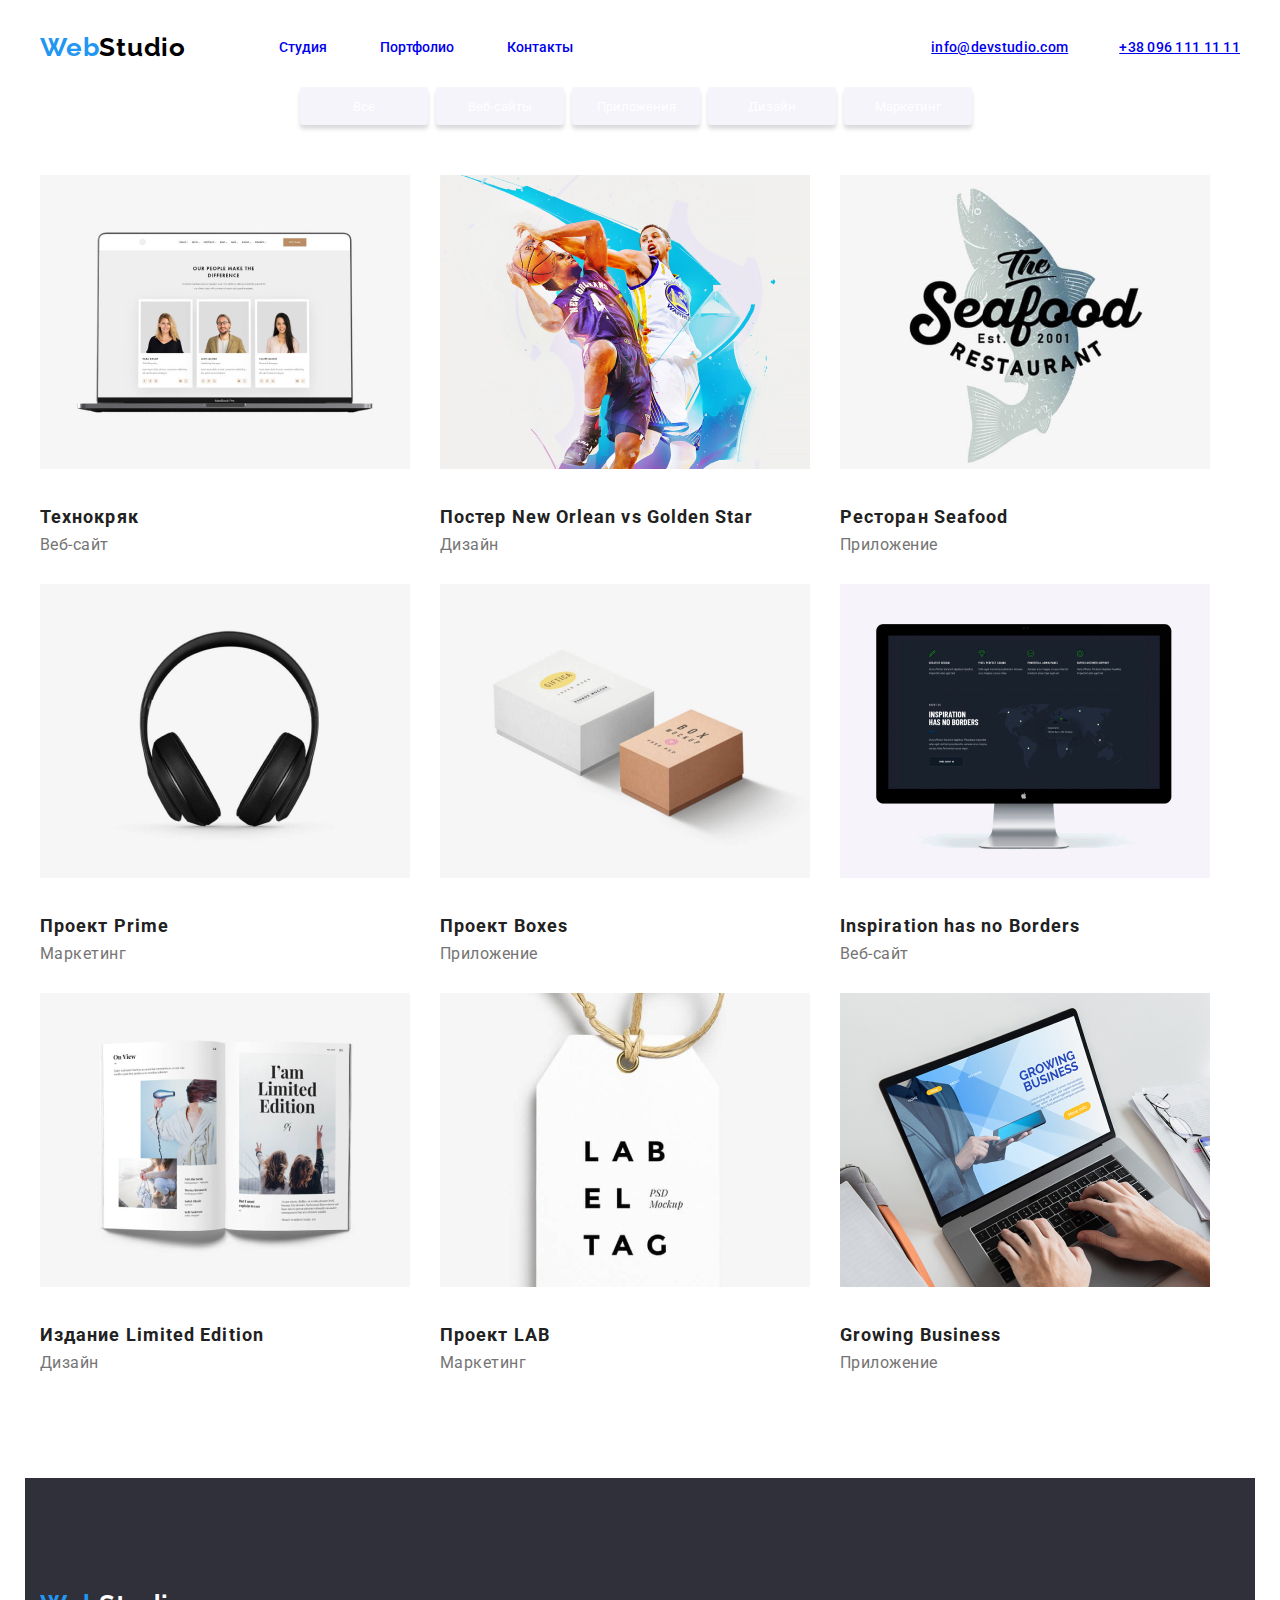
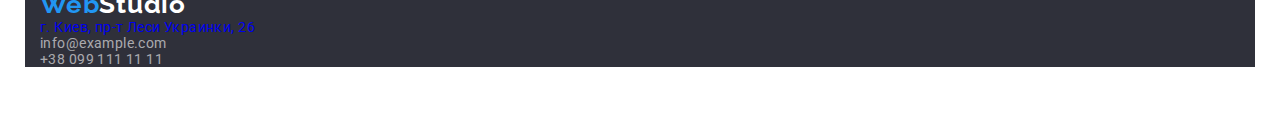
==== portfolio.html @ ed64d409 "ДЗ #3 сделано (частично)" ====
<!DOCTYPE html>
<html lang="ru">
  <head>
    <meta charset="UTF-8" />
    <meta name="viewport" content="width=device-width, initial-scale=1.0" />
    <title>Document</title>
    <link rel="preconnect" href="https://fonts.gstatic.com" />
    <link rel="preconnect" href="https://fonts.gstatic.com" />
    <link
      href="https://fonts.googleapis.com/css2?family=Oleo+Script&family=Raleway:wght@700&family=Roboto:wght@400;500;700;900&display=swap"
      rel="stylesheet"
    />
    <!-- <link href="https://cdnjs.com/libraries/modern-normalize/1.0.0" /> -->
    <link
      rel="stylesheet"
      href="https://cdnjs.cloudflare.com/ajax/libs/modern-normalize/1.0.0/modern-normalize.min.css"
      integrity="sha512-ISS7cAi1PEhQ8jnbJpJZMd29NlhNj4AWYyLOSp2CE/CsHxTCu+r+t0D2yoJudVrd0/8fTVPUVDzY5Tvli75u/g=="
      crossorigin="anonymous"
    />
    <link rel="stylesheet" href="./CSS/styles.css" />
  </head>

  <body>
    <!-- Шапка сайта -->
    <div class="wrapper">
      <header class="header">
        <div class="container">
          <nav class="navigation">
            <a class="logotype-link link" href="./index.html">Web<span class="logotype-accent">Studio</span> </a>

            <ul class="navigation-list list">
              <li class="navigation-list-item"><a href="./index.html" class="navigation-list-link link">Студия</a></li>
              <li class="navigation-list-item">
                <a href="./portfolio.html" class="navigation-list-link link">Портфолио</a>
              </li>
              <li class="navigation-list-item"><a href="Контакты" class="navigation-list-link link">Контакты</a></li>
            </ul>
          </nav>

          <ul class="contacts-list list">
            <li class="contacts-list-item">
              <a href="mailto:info@devstudio.com">info@devstudio.com</a>
            </li>

            <li class="contacts-list-item"><a href="tel:+380961111111">+38 096 111 11 11</a></li>
          </ul>
        </div>
      </header>

      <main>
        <!-- Герой -->

        <section class="hero-button-portfolio">
          <div class="container">
            <ul class="hero-button-portfolio list">
              <li><button class="link">Все</button></li>
              <li><button class="link">Веб-сайты</button></li>
              <li><button class="link">Приложения</button></li>
              <li><button class="link">Дизайн</button></li>
              <li><button class="link">Маркетинг</button></li>
            </ul>

            <!-- Портфолио -->

            <ul class="portfolio-list list">
              <li class="portfolio-list-item">
                <img class="portfolio-list-img" src="./images/img(7).jpg" alt="" width="370" height="294" />
                <h3 class="portfolio-list-name">Технокряк</h3>
                <p class="portfolio-item-description">Веб-сайт</p>
              </li>

              <li class="portfolio-list-item">
                <img class="portfolio-list-img" src="./images/img(8).jpg" alt="" width="370" height="294" />
                <h3 class="portfolio-list-name">Постер New Orlean vs Golden Star</h3>
                <p class="portfolio-item-description">Дизайн</p>
              </li>

              <li class="portfolio-list-item">
                <img class="portfolio-list-img" src="./images/img(9).jpg" alt="" width="370" height="294" />
                <h3 class="portfolio-list-name">Ресторан Seafood</h3>
                <p class="portfolio-item-description">Приложение</p>
              </li>

              <li class="portfolio-list-item">
                <img class="portfolio-list-img" src="./images/img(10).jpg" alt="" width="370" height="294" />
                <h3 class="portfolio-list-name">Проект Prime</h3>
                <p class="portfolio-item-description">Маркетинг</p>
              </li>

              <li class="portfolio-list-item">
                <img class="portfolio-list-img" src="./images/img(11).jpg" alt="" width="370" height="294" />
                <h3 class="portfolio-list-name">Проект Boxes</h3>
                <p class="portfolio-item-description">Приложение</p>
              </li>

              <li class="portfolio-list-item">
                <img class="portfolio-list-img" src="./images/img(12).jpg" alt="" width="370" height="294" />
                <h3 class="portfolio-list-name">Inspiration has no Borders</h3>
                <p class="portfolio-item-description">Веб-сайт</p>
              </li>

              <li class="portfolio-list-item">
                <img class="portfolio-list-img" src="./images/img(13).jpg" alt="" width="370" height="294" />
                <h3 class="portfolio-list-name">Издание Limited Edition</h3>
                <p class="portfolio-item-description">Дизайн</p>
              </li>

              <li class="portfolio-list-item">
                <img class="portfolio-list-img" src="./images/img(14).jpg" alt="" width="370" height="294" />
                <h3 class="portfolio-list-name">Проект LAB</h3>
                <p class="portfolio-item-description">Маркетинг</p>
              </li>

              <li class="portfolio-list-item">
                <img class="portfolio-list-img" src="./images/img(15).jpg" alt="" width="370" height="294" />
                <h3 class="portfolio-list-name">Growing Business</h3>
                <p class="portfolio-item-description">Приложение</p>
              </li>
            </ul>
          </div>
        </section>
      </main>

      <!-- Футер -->

      <footer class="footer">
        <div class="container">
          <a class="logotype-link link" href="./index.html">Web<span class="logo-footer-accent">Studio</span> </a>
          <address class="footer-address-list">
            <ul class="footer-address-list list">
              <li class="footer-address-item">
                <a class="footer-address" href="https://goo.gl/maps/FvVBDCfvgTaoDqRA9" target="_blank"
                  >г. Киев, пр-т Леси Украинки, 26</a
                >
              </li>

              <li class="footer-address-item">
                <a class="footer-contacts" href="mailto:info@example.com">info@example.com</a>
                <br />
              </li>
              <li class="footer-address-item">
                <a class="footer-contacts" href="tel:+380991111111">+38 099 111 11 11</a>
              </li>
            </ul>
          </address>
        </div>
      </footer>
    </div>
  </body>
</html>
---- CSS/styles.css ----
html {
  box-sizing: border-box;
}

/* *,
* ::before,
* ::after {
  text-decoration: none;
  list-style: none;
  box-sizing: inherit;
} */

:root {
  --title-font: 'Roboto', sans-serif;
  --text-font: 'Roboto', sans-serif;
}

body {
  font-family: var(--text-font);
  color: #212121;
}

h1,
h2,
h3,
h4,
h5,
h6,
p {
  margin: 0;
}

ul,
ol {
  padding: 0;
  margin: 0;
}

img {
  display: block;
}

.link {
  text-decoration: none;
}

.list {
  list-style: none;
}

.address {
  font-style: normal;
}

.container {
  width: 1200px;
  padding: 0 15px;
  margin: 0 auto;
}

.section-padding {
  padding-top: 94px;
  padding-bottom: 94px;
}

.visually-hidden {
  position: absolute !important;
  clip: rect(1px 1px 1px 1px); /* IE6, IE7 */
  clip: rect(1px, 1px, 1px, 1px);
  padding: 0 !important;
  border: 0 !important;
  height: 1px !important;
  width: 1px !important;
  overflow: hidden;
}

/* ===================== COMPONENTS ===================== */

/*
 * Свойства нужно применить ко всем изображениям,
 * поэтому используется селектор тега.
 */

.img {
  display: block;
  max-width: 100%;
  height: auto;
}

/* ===================== END COMPONENTS ===================== */

/* ===================== HEADER ===================== */

.header {
  background: #ffffff;
  margin-left: auto;
  margin-right: auto;
  justify-content: space-between;
  padding-top: 24px;
  padding-bottom: 25px;
}

.header .container {
  display: flex;
  align-items: center;
  justify-content: space-between;
}

.logotype-link {
  font-family: Raleway;
  font-style: normal;
  font-weight: bold;
  font-size: 26px;
  line-height: 1, 192;
  letter-spacing: 0.03em;
  color: #2196f3;
  margin-right: 93px;
}

.logotype-accent {
  color: black;
}

.navigation {
  display: flex;
  align-items: center;
}

.navigation-list {
  font-family: Roboto;
  font-size: 14px;
  font-style: normal;
  font-weight: 500;
  line-height: 1, 143;
  text-align: left;
  color: black;
  display: flex;
  align-items: center;
}

.navigation-list-item:not(:last-child) {
  margin-right: 53px;
}

.navigation .link:hover,
.navigation .link:focus {
  color: rgb(33, 150, 243);
}

.contacts-list {
  font-family: Roboto;
  font-style: normal;
  font-weight: 500;
  font-size: 14px;
  line-height: 1, 143;
  letter-spacing: 0.02em;
  color: #000000;
  display: flex;
  align-items: center;
  text-decoration: none;
  list-style: none;
  box-sizing: inherit;
}

.contacts-list-item:not(:last-child) {
  margin-right: 51px;
  margin-left: auto;
}
.contacts-list:hover,
.contacts-list:focus {
  color: #2196f3;
}

/* ===================== END HEADER ===================== */

/* ===================== HERO ===================== */

.hero {
  background: #2f303a;
}

.hero-main-page {
  background: #2f303a;
  text-align: center;
  padding-top: 200px;
  padding-bottom: 280px;
}

.hero-title {
  font-family: Roboto;
  font-style: normal;
  font-weight: 900;
  font-size: 44px;
  line-height: 1, 364;
  text-align: center;
  letter-spacing: 0.06em;
  text-transform: uppercase;
  color: #ffffff;
  margin-bottom: 45px;
}

.hero-button-background {
  min-width: 200px;
  height: 50px;
  color: #ffffff;
  background: #2196f3;
  box-shadow: 0px 4px 4px rgba(0, 0, 0, 0.15);
  border-radius: 4px;
  font-family: Roboto;
  cursor: pointer;
  padding: 10px;
}

/* ===================== END HERO ===================== */

/* =====================  ADVANTAGES ===================== */

.advantages-container {
  /* width: 1170px;
  height: 101px;
  left: 215px;
  top: 774px; */
  display: flex;
  flex-direction: row;
  justify-content: space-between;
}

.advantages-list-wrapper {
  display: flex;
}

.advantages-list {
  width: 25%;
  border: 1px solid #000;
}

.advantages-list-item {
  display: flex;
}

.advantages-list-name {
  font-family: Roboto;
  font-style: normal;
  font-weight: bold;
  font-size: 14px;
  line-height: 1, 143;
  letter-spacing: 0.03em;
  text-transform: uppercase;
  color: #212121;
  display: flex;
  justify-content: space-between;
}

.advantages-list-name:not(:last-child) {
  margin-bottom: 20px;
  padding-right: 30px;
}

.advantages-list:not(:last-child) {
  padding-right: 30px;
}

.advantages-item-description {
  font-family: Roboto;
  font-style: normal;
  font-weight: normal;
  font-size: 14px;
  line-height: 1, 714;
  letter-spacing: 0.03em;
  color: #757575;
}

/* ===================== END ADVANTAGES ===================== */

/* ===================== WHAT WE ARE DOING ===================== */
/* 
.what-are-we-doing .container {
} */

.what-are-we-doing-list {
  display: flex;
}

.what-are-we-doing-item:not(:last-child) {
  margin-right: 30px;
}

.what-are-we-doing-title {
  font-family: Roboto;
  font-style: normal;
  font-weight: bold;
  font-size: 36px;
  line-height: 1, 167;
  text-align: center;
  letter-spacing: 0.03em;
  color: #212121;
  margin-bottom: 50px;
}

/* ===================== END WHAT WE ARE DOING ===================== */

/* ===================== OUR TEAM ===================== */

.our-team-title {
  font-family: Roboto;
  font-style: normal;
  font-weight: bold;
  font-size: 36px;
  line-height: 1, 167;
  text-align: center;
  letter-spacing: 0.03em;
  color: #212121;
  /* margin-top: 94px;
  margin-bottom: 60px; */
  padding-bottom: 60px;
}

.our-team-list {
  display: flex;
  margin: -15px;
}

.our-team-list-item {
  margin: 15px;
}

.our-team-list-img {
  margin-bottom: 30px;
}

.our-team-list-name {
  font-family: Roboto;
  font-style: normal;
  font-weight: 500;
  font-size: 16px;
  line-height: 1, 188;

  text-align: left;
  letter-spacing: 0.03em;

  color: #212121;
}

.our-team-list-description {
  font-family: Roboto;
  font-style: normal;
  font-weight: normal;
  font-size: 16px;
  line-height: 1, 188;

  text-align: center;
  letter-spacing: 0.03em;

  color: #757575;
}

/* ===================== END OUR TEAM ===================== */

/* ===================== FOOTER ===================== */

.footer {
  padding-top: 56px;
  padding-bottom: 56px;
}

.footer .container {
  background: #2f303a;
  text-decoration: none;
  color: #ffffff;
  padding-top: 111px;
  padding-left: 15px;
}

.logo-footer-accent {
  color: #ffffff;
}
.footer-address-item {
  font-family: Roboto;
  font-style: normal;
  font-weight: normal;
  font-size: 14px;
  line-height: 1, 714;
  letter-spacing: 0.03em;
  color: #ffffff;
  text-decoration: none;
}

.footer-address {
  text-decoration: none;
}

.footer-contacts {
  font-family: Roboto;
  font-style: normal;
  font-weight: normal;
  font-size: 14px;
  line-height: 1, 714;
  letter-spacing: 0.03em;

  color: rgba(255, 255, 255, 0.6);
  text-decoration: none;
}

/* =====================END FOOTER ===================== */

/* ===================== PORTFOLIO ===================== */

.hero-button-portfolio {
  display: flex;
  justify-content: center;
  margin-bottom: 50px;
}

.portfolio-list {
  display: flex;
  margin: -15px;
  flex-wrap: wrap;
}

.portfolio-list-item {
  margin: 15px;
}

.portfolio-list-img {
  margin-bottom: 30px;
}

.portfolio-list-name {
  font-family: Roboto;
  font-style: normal;
  font-weight: bold;
  font-size: 18px;
  line-height: 2;
  letter-spacing: 0.06em;

  color: #212121;
}

.portfolio-item-description {
  font-family: Roboto;
  font-style: normal;
  font-weight: normal;
  font-size: 16px;
  line-height: 1, 875;
  letter-spacing: 0.03em;
  color: #757575;
}

.hero-button-portfolio .link {
  min-width: 128px;
  height: 38px;
  background: #f5f4fa;
  color: #ffffff;
  /* background: #2196f3; */
  box-shadow: 0px 4px 4px rgba(0, 0, 0, 0.15);
  border-radius: 4px;
  font-family: Roboto;
  cursor: pointer;
  margin-right: 8px;
  border: 1px solid var #2196F3(--accent-color);
  border: 1px solid var(--accent-color);
}

.hero-button-portfolio .list:hover,
.hero-button-portfolio .list:focus {
  /* color: #ffffff; */
  color: var #2196f3;
  background-color: var(--accent-color);
}
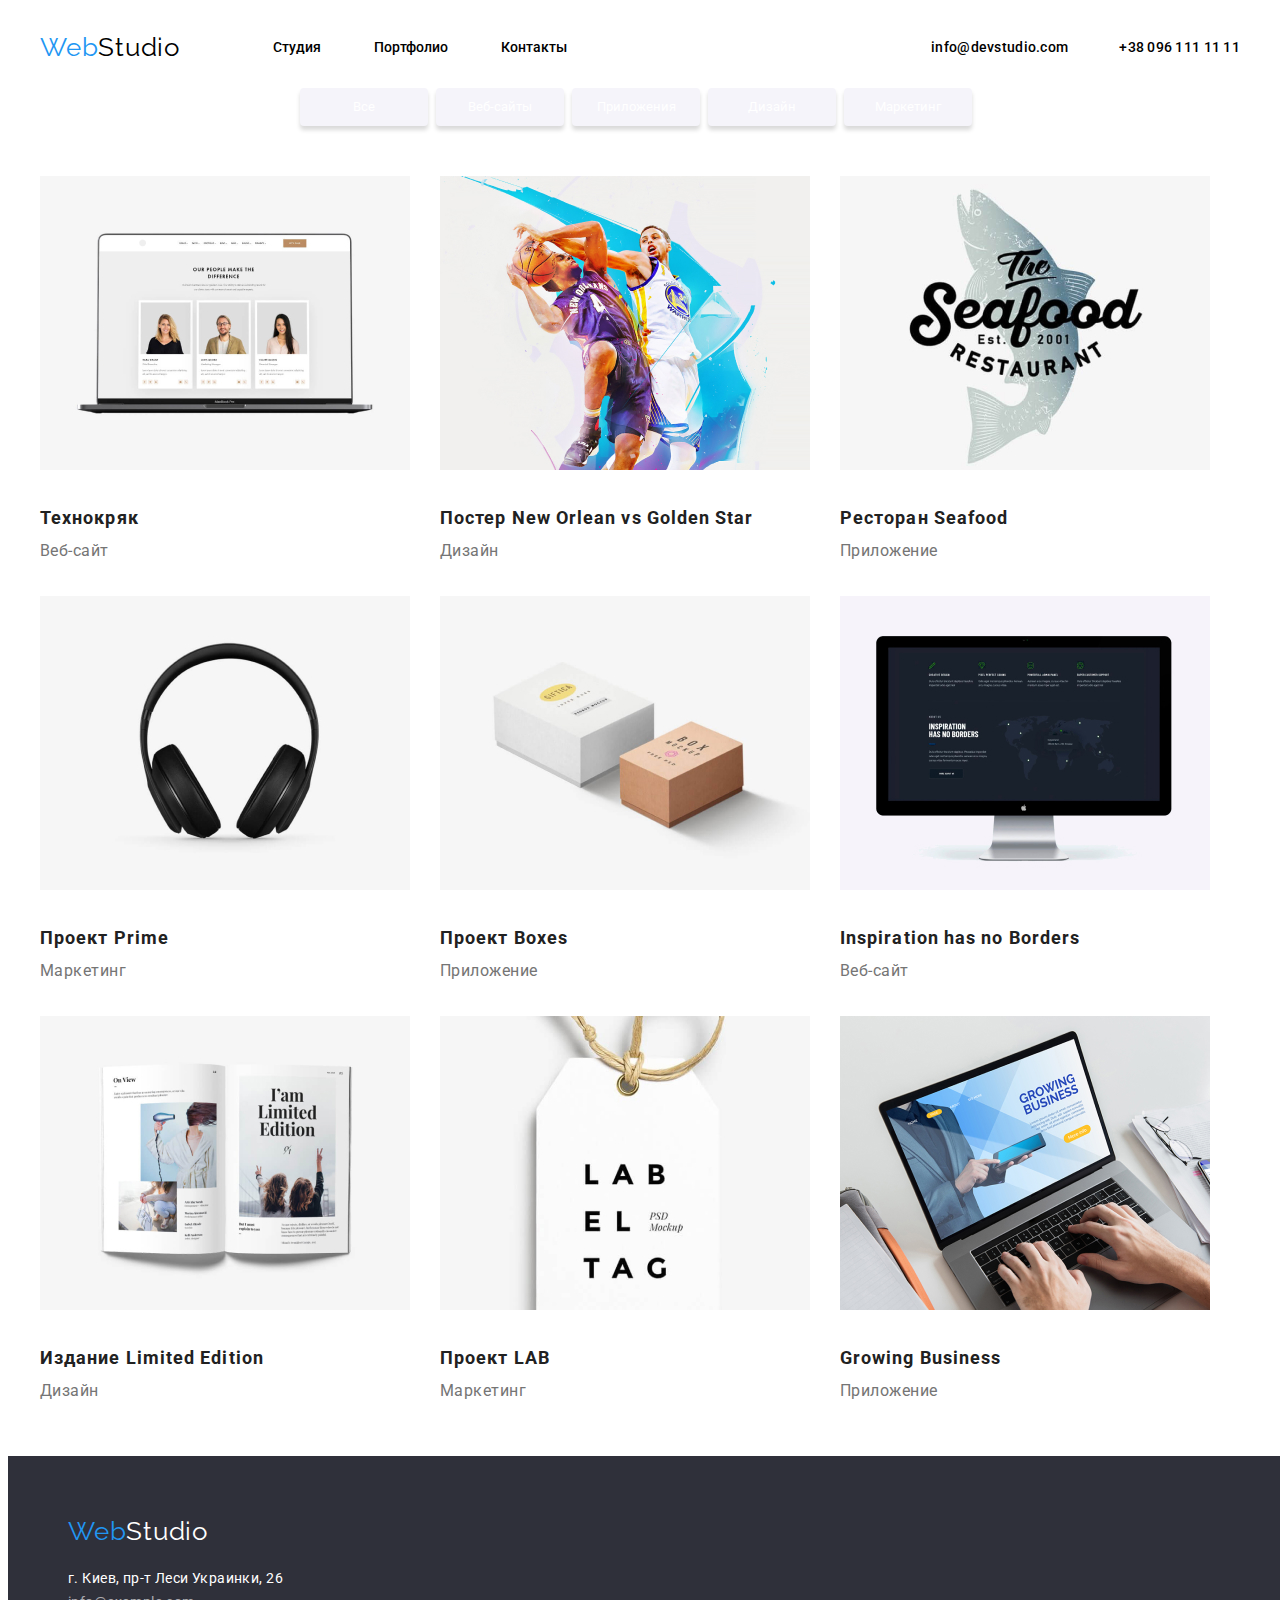
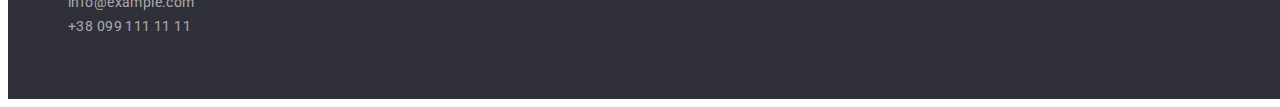
==== commit 5309756a: "ДЗ #3 внесены правки" ====
--- a/portfolio.html
+++ b/portfolio.html
@@ -39,10 +39,12 @@
 
           <ul class="contacts-list list">
             <li class="contacts-list-item">
-              <a href="mailto:info@devstudio.com">info@devstudio.com</a>
+              <a class="link" href="mailto:info@devstudio.com">info@devstudio.com</a>
             </li>
 
-            <li class="contacts-list-item"><a href="tel:+380961111111">+38 096 111 11 11</a></li>
+            <li class="contacts-list-item">
+              <a class="link" href="tel:+380961111111">+38 096 111 11 11</a>
+            </li>
           </ul>
         </div>
       </header>
@@ -129,7 +131,7 @@
           <address class="footer-address-list">
             <ul class="footer-address-list list">
               <li class="footer-address-item">
-                <a class="footer-address" href="https://goo.gl/maps/FvVBDCfvgTaoDqRA9" target="_blank"
+                <a class="footer-address link" href="https://goo.gl/maps/FvVBDCfvgTaoDqRA9" target="_blank"
                   >г. Киев, пр-т Леси Украинки, 26</a
                 >
               </li>
--- a/CSS/styles.css
+++ b/CSS/styles.css
@@ -42,6 +42,7 @@
 
 .link {
   text-decoration: none;
+  color: inherit;
 }
 
 .list {
@@ -108,10 +109,8 @@
 
 .logotype-link {
   font-family: Raleway;
-  font-style: normal;
-  font-weight: bold;
   font-size: 26px;
-  line-height: 1, 192;
+  line-height: 1.192;
   letter-spacing: 0.03em;
   color: #2196f3;
   margin-right: 93px;
@@ -131,7 +130,7 @@
   font-size: 14px;
   font-style: normal;
   font-weight: 500;
-  line-height: 1, 143;
+  line-height: 1.143;
   text-align: left;
   color: black;
   display: flex;
@@ -152,7 +151,7 @@
   font-style: normal;
   font-weight: 500;
   font-size: 14px;
-  line-height: 1, 143;
+  line-height: 1.143;
   letter-spacing: 0.02em;
   color: #000000;
   display: flex;
@@ -166,8 +165,8 @@
   margin-right: 51px;
   margin-left: auto;
 }
-.contacts-list:hover,
-.contacts-list:focus {
+.contacts-list .link:hover,
+.contacts-list .link:focus {
   color: #2196f3;
 }
 
@@ -180,10 +179,11 @@
 }
 
 .hero-main-page {
-  background: #2f303a;
+  max-width: 696px;
+  margin: 0 auto;
   text-align: center;
   padding-top: 200px;
-  padding-bottom: 280px;
+  padding-bottom: 200px;
 }
 
 .hero-title {
@@ -191,7 +191,7 @@
   font-style: normal;
   font-weight: 900;
   font-size: 44px;
-  line-height: 1, 364;
+  line-height: 1.364;
   text-align: center;
   letter-spacing: 0.06em;
   text-transform: uppercase;
@@ -216,44 +216,32 @@
 /* =====================  ADVANTAGES ===================== */
 
 .advantages-container {
-  /* width: 1170px;
-  height: 101px;
-  left: 215px;
-  top: 774px; */
-  display: flex;
+  /* display: flex;
   flex-direction: row;
-  justify-content: space-between;
-}
-
-.advantages-list-wrapper {
-  display: flex;
+  justify-content: space-between; */
 }
 
 .advantages-list {
-  width: 25%;
-  border: 1px solid #000;
+  display: flex;
+  flex-wrap: wrap;
+  margin-left: -30px;
 }
 
 .advantages-list-item {
-  display: flex;
+  margin-left: 30px;
+  margin-top: 30px;
+  flex-basis: calc(100% / 4 - 30px);
 }
 
 .advantages-list-name {
-  font-family: Roboto;
-  font-style: normal;
-  font-weight: bold;
-  font-size: 14px;
-  line-height: 1, 143;
+  font-size: 14px;
   letter-spacing: 0.03em;
   text-transform: uppercase;
-  color: #212121;
-  display: flex;
-  justify-content: space-between;
+  display: flex;
 }
 
 .advantages-list-name:not(:last-child) {
   margin-bottom: 20px;
-  padding-right: 30px;
 }
 
 .advantages-list:not(:last-child) {
@@ -261,11 +249,8 @@
 }
 
 .advantages-item-description {
-  font-family: Roboto;
-  font-style: normal;
-  font-weight: normal;
-  font-size: 14px;
-  line-height: 1, 714;
+  font-size: 14px;
+  line-height: 1.714;
   letter-spacing: 0.03em;
   color: #757575;
 }
@@ -290,7 +275,7 @@
   font-style: normal;
   font-weight: bold;
   font-size: 36px;
-  line-height: 1, 167;
+  line-height: 1.167;
   text-align: center;
   letter-spacing: 0.03em;
   color: #212121;
@@ -302,17 +287,12 @@
 /* ===================== OUR TEAM ===================== */
 
 .our-team-title {
-  font-family: Roboto;
-  font-style: normal;
-  font-weight: bold;
   font-size: 36px;
-  line-height: 1, 167;
+  line-height: 1.167;
   text-align: center;
   letter-spacing: 0.03em;
   color: #212121;
-  /* margin-top: 94px;
-  margin-bottom: 60px; */
-  padding-bottom: 60px;
+  padding-bottom: 50px;
 }
 
 .our-team-list {
@@ -329,29 +309,20 @@
 }
 
 .our-team-list-name {
-  font-family: Roboto;
-  font-style: normal;
-  font-weight: 500;
   font-size: 16px;
-  line-height: 1, 188;
-
-  text-align: left;
-  letter-spacing: 0.03em;
-
-  color: #212121;
+  line-height: 1.188;
+  letter-spacing: 0.03em;
+  margin-bottom: 10px;
+  text-align: center;
 }
 
 .our-team-list-description {
-  font-family: Roboto;
-  font-style: normal;
-  font-weight: normal;
   font-size: 16px;
-  line-height: 1, 188;
-
-  text-align: center;
-  letter-spacing: 0.03em;
-
+  line-height: 1.188;
+  text-align: center;
+  letter-spacing: 0.03em;
   color: #757575;
+  margin-bottom: 30px;
 }
 
 /* ===================== END OUR TEAM ===================== */
@@ -359,16 +330,15 @@
 /* ===================== FOOTER ===================== */
 
 .footer {
-  padding-top: 56px;
-  padding-bottom: 56px;
+  /* padding-top: 56px;
+  padding-bottom: 56px; */
 }
 
 .footer .container {
   background: #2f303a;
-  text-decoration: none;
-  color: #ffffff;
-  padding-top: 111px;
-  padding-left: 15px;
+  padding-top: 60px;
+  padding-left: 60px;
+  padding-bottom: 60px;
 }
 
 .logo-footer-accent {
@@ -379,12 +349,16 @@
   font-style: normal;
   font-weight: normal;
   font-size: 14px;
-  line-height: 1, 714;
+  line-height: 1.714;
   letter-spacing: 0.03em;
   color: #ffffff;
   text-decoration: none;
 }
 
+.footer-address-list {
+  margin-top: 20px;
+}
+
 .footer-address {
   text-decoration: none;
 }
@@ -394,7 +368,7 @@
   font-style: normal;
   font-weight: normal;
   font-size: 14px;
-  line-height: 1, 714;
+  line-height: 1.714;
   letter-spacing: 0.03em;
 
   color: rgba(255, 255, 255, 0.6);
@@ -441,7 +415,7 @@
   font-style: normal;
   font-weight: normal;
   font-size: 16px;
-  line-height: 1, 875;
+  line-height: 1.875;
   letter-spacing: 0.03em;
   color: #757575;
 }
@@ -457,13 +431,11 @@
   font-family: Roboto;
   cursor: pointer;
   margin-right: 8px;
-  border: 1px solid var #2196F3(--accent-color);
   border: 1px solid var(--accent-color);
 }
 
 .hero-button-portfolio .list:hover,
 .hero-button-portfolio .list:focus {
   /* color: #ffffff; */
-  color: var #2196f3;
   background-color: var(--accent-color);
 }
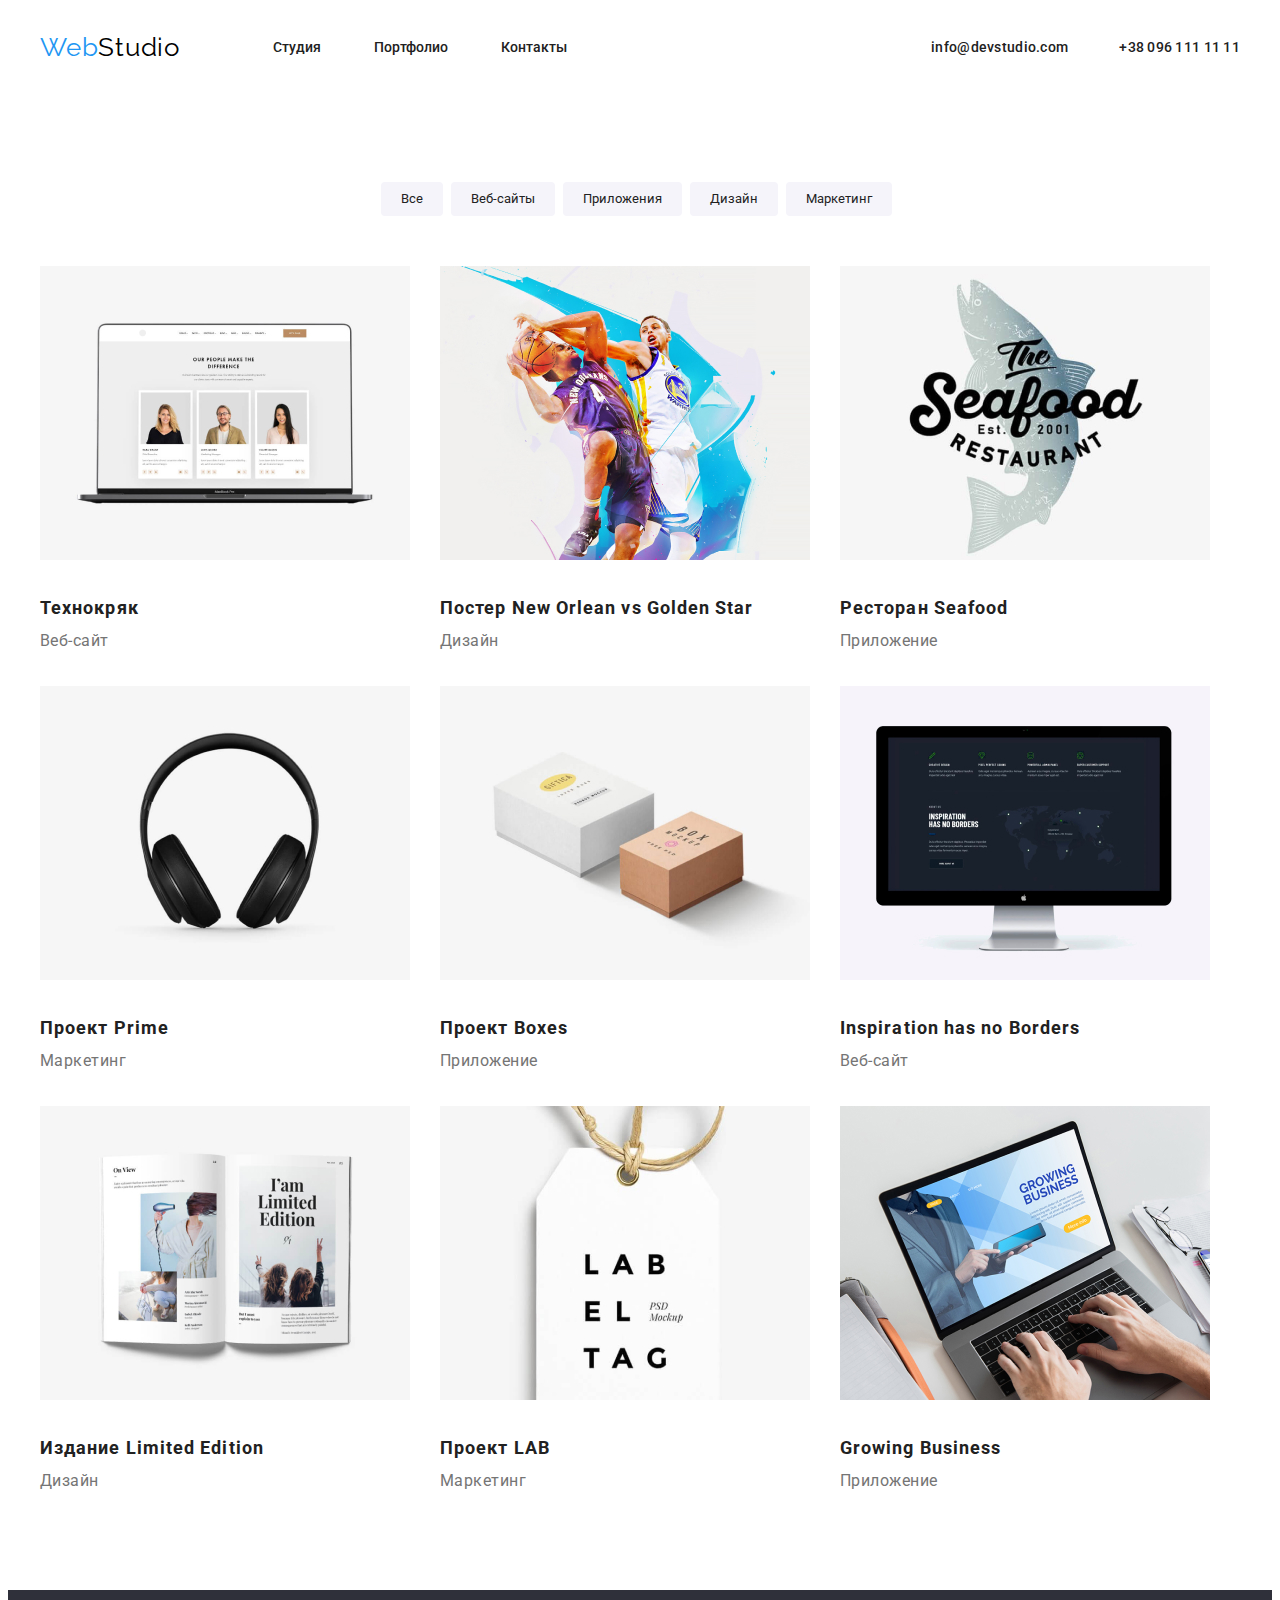
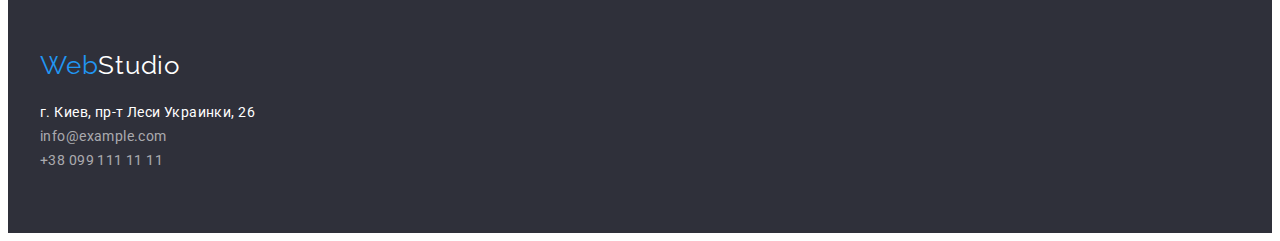
==== commit 71f6d02f: "ДЗ №3 внесены финальные правки" ====
--- a/portfolio.html
+++ b/portfolio.html
@@ -52,7 +52,7 @@
       <main>
         <!-- Герой -->
 
-        <section class="hero-button-portfolio">
+        <section class="section-padding">
           <div class="container">
             <ul class="hero-button-portfolio list">
               <li><button class="link">Все</button></li>
--- a/CSS/styles.css
+++ b/CSS/styles.css
@@ -13,6 +13,7 @@
 :root {
   --title-font: 'Roboto', sans-serif;
   --text-font: 'Roboto', sans-serif;
+  --accent-color: rgb(33, 150, 243);
 }
 
 body {
@@ -126,15 +127,10 @@
 }
 
 .navigation-list {
-  font-family: Roboto;
-  font-size: 14px;
-  font-style: normal;
+  font-size: 14px;
   font-weight: 500;
   line-height: 1.143;
-  text-align: left;
-  color: black;
-  display: flex;
-  align-items: center;
+  display: flex;
 }
 
 .navigation-list-item:not(:last-child) {
@@ -147,18 +143,11 @@
 }
 
 .contacts-list {
-  font-family: Roboto;
-  font-style: normal;
   font-weight: 500;
   font-size: 14px;
   line-height: 1.143;
   letter-spacing: 0.02em;
-  color: #000000;
-  display: flex;
-  align-items: center;
-  text-decoration: none;
-  list-style: none;
-  box-sizing: inherit;
+  display: flex;
 }
 
 .contacts-list-item:not(:last-child) {
@@ -215,10 +204,8 @@
 
 /* =====================  ADVANTAGES ===================== */
 
-.advantages-container {
-  /* display: flex;
-  flex-direction: row;
-  justify-content: space-between; */
+.advantages {
+  padding-top: 94px;
 }
 
 .advantages-list {
@@ -258,9 +245,6 @@
 /* ===================== END ADVANTAGES ===================== */
 
 /* ===================== WHAT WE ARE DOING ===================== */
-/* 
-.what-are-we-doing .container {
-} */
 
 .what-are-we-doing-list {
   display: flex;
@@ -271,14 +255,10 @@
 }
 
 .what-are-we-doing-title {
-  font-family: Roboto;
-  font-style: normal;
-  font-weight: bold;
   font-size: 36px;
   line-height: 1.167;
   text-align: center;
   letter-spacing: 0.03em;
-  color: #212121;
   margin-bottom: 50px;
 }
 
@@ -286,12 +266,14 @@
 
 /* ===================== OUR TEAM ===================== */
 
+.our-team {
+  background-color: #f5f4fa;
+}
 .our-team-title {
   font-size: 36px;
   line-height: 1.167;
   text-align: center;
   letter-spacing: 0.03em;
-  color: #212121;
   padding-bottom: 50px;
 }
 
@@ -330,16 +312,13 @@
 /* ===================== FOOTER ===================== */
 
 .footer {
-  /* padding-top: 56px;
-  padding-bottom: 56px; */
-}
-
-.footer .container {
   background: #2f303a;
   padding-top: 60px;
-  padding-left: 60px;
   padding-bottom: 60px;
 }
+
+/* .footer .container {
+} */
 
 .logo-footer-accent {
   color: #ffffff;
@@ -421,21 +400,22 @@
 }
 
 .hero-button-portfolio .link {
-  min-width: 128px;
-  height: 38px;
+  /* min-width: 128px;
+  height: 38px; */
   background: #f5f4fa;
-  color: #ffffff;
   /* background: #2196f3; */
-  box-shadow: 0px 4px 4px rgba(0, 0, 0, 0.15);
   border-radius: 4px;
   font-family: Roboto;
   cursor: pointer;
   margin-right: 8px;
-  border: 1px solid var(--accent-color);
-}
-
-.hero-button-portfolio .list:hover,
-.hero-button-portfolio .list:focus {
-  /* color: #ffffff; */
+  border: none;
+  padding: 6px 20px;
+  line-height: 1.62;
+}
+
+.hero-button-portfolio .link:hover,
+.hero-button-portfolio .link:focus {
   background-color: var(--accent-color);
-}
+  box-shadow: 0px 4px 4px rgba(0, 0, 0, 0.15);
+  color: #ffffff;
+}
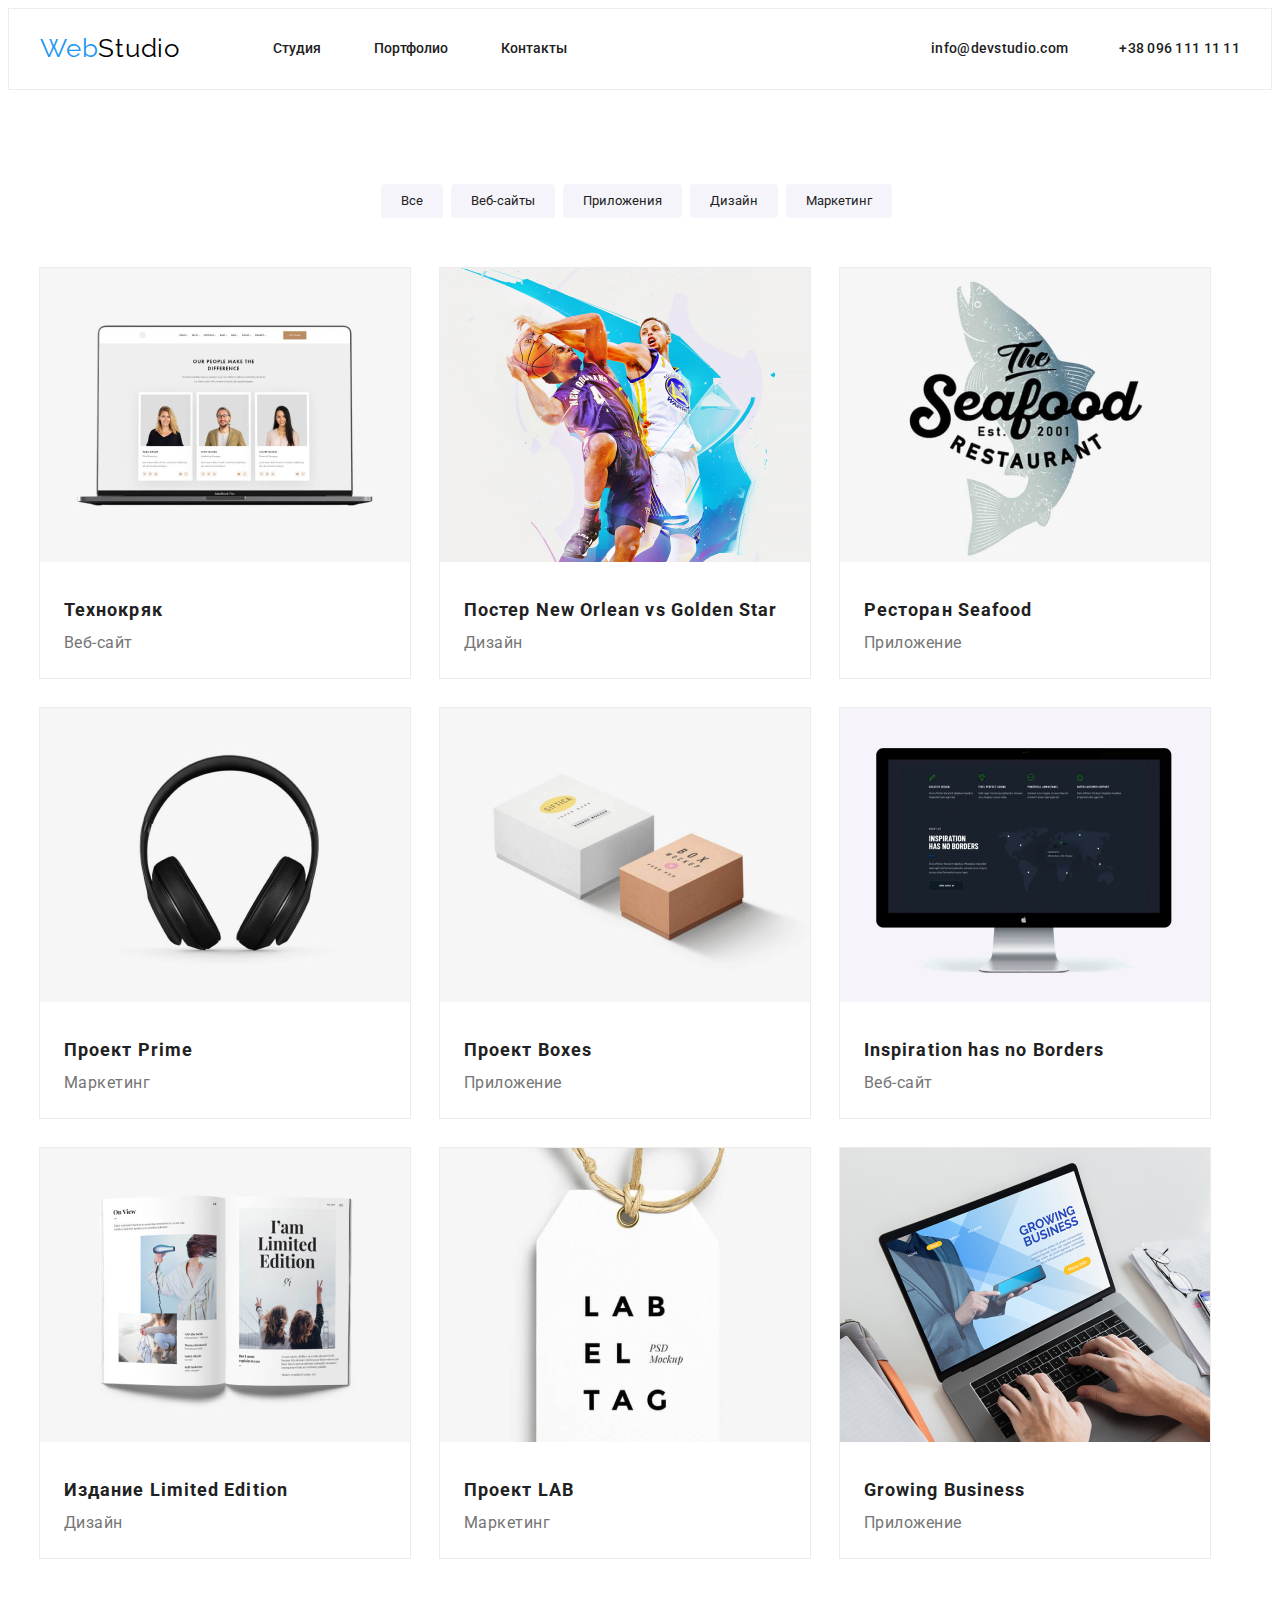
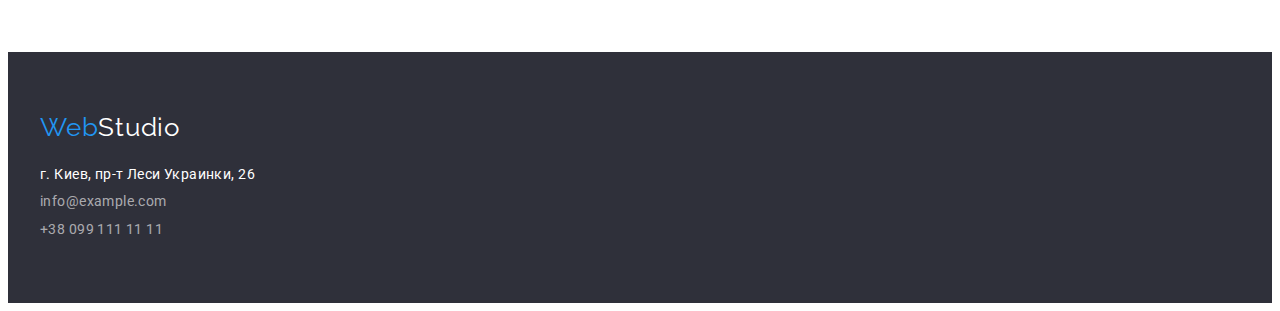
==== commit 463f651e: "ДЗ #3 внесены правки" ====
--- a/portfolio.html
+++ b/portfolio.html
@@ -67,56 +67,74 @@
             <ul class="portfolio-list list">
               <li class="portfolio-list-item">
                 <img class="portfolio-list-img" src="./images/img(7).jpg" alt="" width="370" height="294" />
-                <h3 class="portfolio-list-name">Технокряк</h3>
-                <p class="portfolio-item-description">Веб-сайт</p>
+                <div class="portfolio-list-container">
+                  <h3 class="portfolio-list-name">Технокряк</h3>
+                  <p class="portfolio-item-description">Веб-сайт</p>
+                </div>
               </li>
 
               <li class="portfolio-list-item">
                 <img class="portfolio-list-img" src="./images/img(8).jpg" alt="" width="370" height="294" />
-                <h3 class="portfolio-list-name">Постер New Orlean vs Golden Star</h3>
-                <p class="portfolio-item-description">Дизайн</p>
+                <div class="portfolio-list-container">
+                  <h3 class="portfolio-list-name">Постер New Orlean vs Golden Star</h3>
+                  <p class="portfolio-item-description">Дизайн</p>
+                </div>
               </li>
 
               <li class="portfolio-list-item">
                 <img class="portfolio-list-img" src="./images/img(9).jpg" alt="" width="370" height="294" />
-                <h3 class="portfolio-list-name">Ресторан Seafood</h3>
-                <p class="portfolio-item-description">Приложение</p>
+                <div class="portfolio-list-container">
+                  <h3 class="portfolio-list-name">Ресторан Seafood</h3>
+                  <p class="portfolio-item-description">Приложение</p>
+                </div>
               </li>
 
               <li class="portfolio-list-item">
                 <img class="portfolio-list-img" src="./images/img(10).jpg" alt="" width="370" height="294" />
-                <h3 class="portfolio-list-name">Проект Prime</h3>
-                <p class="portfolio-item-description">Маркетинг</p>
+                <div class="portfolio-list-container">
+                  <h3 class="portfolio-list-name">Проект Prime</h3>
+                  <p class="portfolio-item-description">Маркетинг</p>
+                </div>
               </li>
 
               <li class="portfolio-list-item">
                 <img class="portfolio-list-img" src="./images/img(11).jpg" alt="" width="370" height="294" />
-                <h3 class="portfolio-list-name">Проект Boxes</h3>
-                <p class="portfolio-item-description">Приложение</p>
+                <div class="portfolio-list-container">
+                  <h3 class="portfolio-list-name">Проект Boxes</h3>
+                  <p class="portfolio-item-description">Приложение</p>
+                </div>
               </li>
 
               <li class="portfolio-list-item">
                 <img class="portfolio-list-img" src="./images/img(12).jpg" alt="" width="370" height="294" />
-                <h3 class="portfolio-list-name">Inspiration has no Borders</h3>
-                <p class="portfolio-item-description">Веб-сайт</p>
+                <div class="portfolio-list-container">
+                  <h3 class="portfolio-list-name">Inspiration has no Borders</h3>
+                  <p class="portfolio-item-description">Веб-сайт</p>
+                </div>
               </li>
 
               <li class="portfolio-list-item">
                 <img class="portfolio-list-img" src="./images/img(13).jpg" alt="" width="370" height="294" />
-                <h3 class="portfolio-list-name">Издание Limited Edition</h3>
-                <p class="portfolio-item-description">Дизайн</p>
+                <div class="portfolio-list-container">
+                  <h3 class="portfolio-list-name">Издание Limited Edition</h3>
+                  <p class="portfolio-item-description">Дизайн</p>
+                </div>
               </li>
 
               <li class="portfolio-list-item">
                 <img class="portfolio-list-img" src="./images/img(14).jpg" alt="" width="370" height="294" />
-                <h3 class="portfolio-list-name">Проект LAB</h3>
-                <p class="portfolio-item-description">Маркетинг</p>
+                <div class="portfolio-list-container">
+                  <h3 class="portfolio-list-name">Проект LAB</h3>
+                  <p class="portfolio-item-description">Маркетинг</p>
+                </div>
               </li>
 
               <li class="portfolio-list-item">
                 <img class="portfolio-list-img" src="./images/img(15).jpg" alt="" width="370" height="294" />
-                <h3 class="portfolio-list-name">Growing Business</h3>
-                <p class="portfolio-item-description">Приложение</p>
+                <div class="portfolio-list-container">
+                  <h3 class="portfolio-list-name">Growing Business</h3>
+                  <p class="portfolio-item-description">Приложение</p>
+                </div>
               </li>
             </ul>
           </div>
--- a/CSS/styles.css
+++ b/CSS/styles.css
@@ -100,6 +100,7 @@
   justify-content: space-between;
   padding-top: 24px;
   padding-bottom: 25px;
+  border: 1px solid rgba(236, 236, 236, 1);
 }
 
 .header .container {
@@ -165,14 +166,14 @@
 
 .hero {
   background: #2f303a;
+  padding-top: 200px;
+  padding-bottom: 200px;
 }
 
 .hero-main-page {
   max-width: 696px;
   margin: 0 auto;
   text-align: center;
-  padding-top: 200px;
-  padding-bottom: 200px;
 }
 
 .hero-title {
@@ -317,9 +318,6 @@
   padding-bottom: 60px;
 }
 
-/* .footer .container {
-} */
-
 .logo-footer-accent {
   color: #ffffff;
 }
@@ -343,13 +341,10 @@
 }
 
 .footer-contacts {
-  font-family: Roboto;
   font-style: normal;
-  font-weight: normal;
-  font-size: 14px;
-  line-height: 1.714;
-  letter-spacing: 0.03em;
-
+  font-size: 14px;
+  line-height: 2;
+  letter-spacing: 0.03em;
   color: rgba(255, 255, 255, 0.6);
   text-decoration: none;
 }
@@ -371,28 +366,26 @@
 }
 
 .portfolio-list-item {
-  margin: 15px;
+  margin: 14px;
+  border: 1px solid rgba(236, 236, 236, 1);
 }
 
 .portfolio-list-img {
   margin-bottom: 30px;
 }
 
+.portfolio-list-container {
+  padding: 0px 24px 20px 24px;
+}
+
 .portfolio-list-name {
-  font-family: Roboto;
-  font-style: normal;
-  font-weight: bold;
   font-size: 18px;
   line-height: 2;
   letter-spacing: 0.06em;
-
   color: #212121;
 }
 
 .portfolio-item-description {
-  font-family: Roboto;
-  font-style: normal;
-  font-weight: normal;
   font-size: 16px;
   line-height: 1.875;
   letter-spacing: 0.03em;
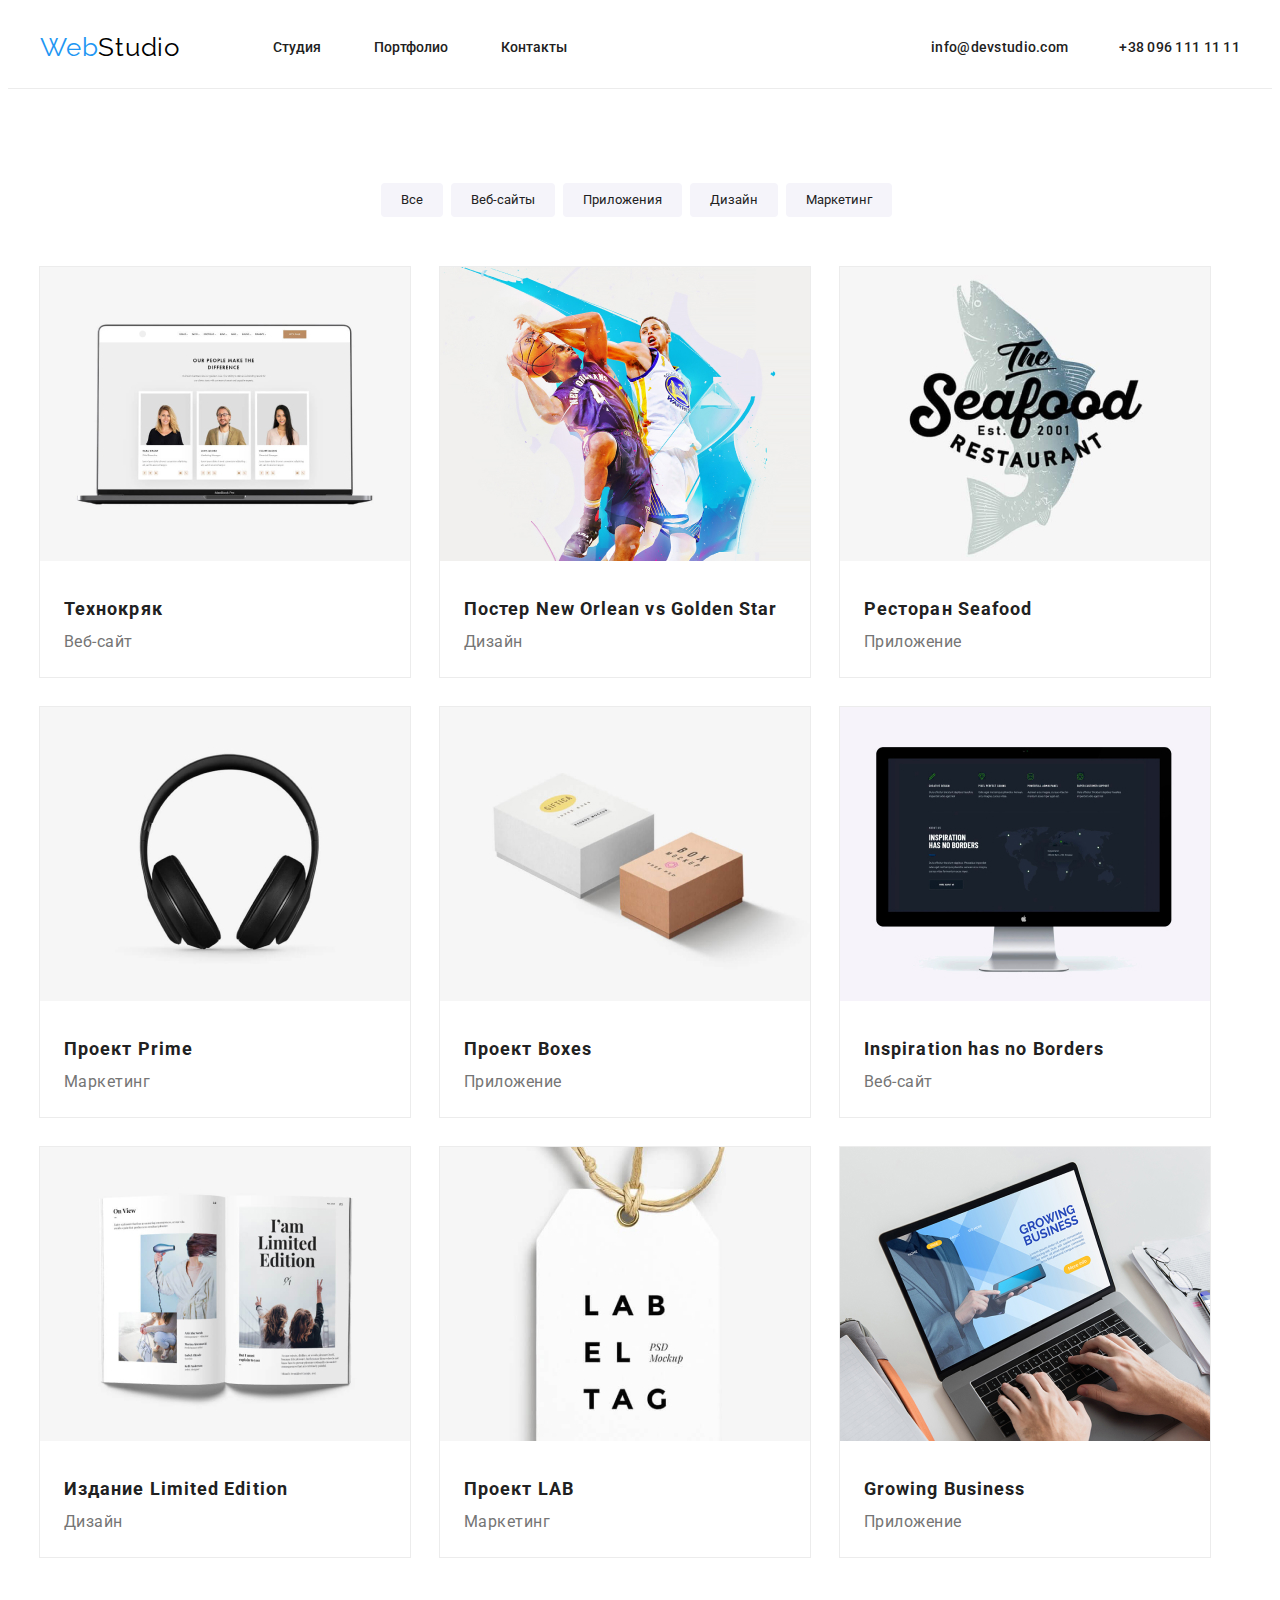
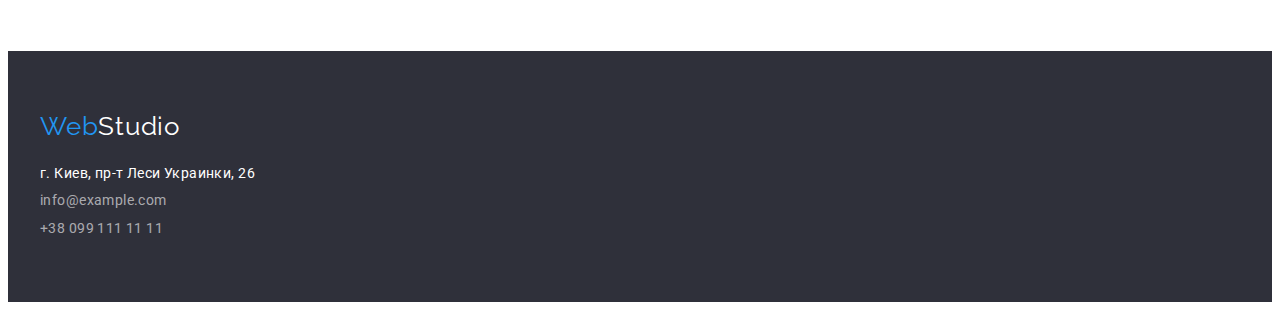
==== commit 0e49a1ea: "ДЗ #3 внесены правки" ====
--- a/portfolio.html
+++ b/portfolio.html
@@ -22,149 +22,148 @@
 
   <body>
     <!-- Шапка сайта -->
-    <div class="wrapper">
-      <header class="header">
+
+    <header class="header">
+      <div class="container">
+        <nav class="navigation">
+          <a class="logotype-link link" href="./index.html">Web<span class="logotype-accent">Studio</span> </a>
+
+          <ul class="navigation-list list">
+            <li class="navigation-list-item"><a href="./index.html" class="navigation-list-link link">Студия</a></li>
+            <li class="navigation-list-item">
+              <a href="./portfolio.html" class="navigation-list-link link">Портфолио</a>
+            </li>
+            <li class="navigation-list-item"><a href="Контакты" class="navigation-list-link link">Контакты</a></li>
+          </ul>
+        </nav>
+
+        <ul class="contacts-list list">
+          <li class="contacts-list-item">
+            <a class="link" href="mailto:info@devstudio.com">info@devstudio.com</a>
+          </li>
+
+          <li class="contacts-list-item">
+            <a class="link" href="tel:+380961111111">+38 096 111 11 11</a>
+          </li>
+        </ul>
+      </div>
+    </header>
+
+    <main>
+      <!-- Герой -->
+
+      <section class="section-padding">
         <div class="container">
-          <nav class="navigation">
-            <a class="logotype-link link" href="./index.html">Web<span class="logotype-accent">Studio</span> </a>
+          <ul class="hero-button-portfolio list">
+            <li><button class="link">Все</button></li>
+            <li><button class="link">Веб-сайты</button></li>
+            <li><button class="link">Приложения</button></li>
+            <li><button class="link">Дизайн</button></li>
+            <li><button class="link">Маркетинг</button></li>
+          </ul>
 
-            <ul class="navigation-list list">
-              <li class="navigation-list-item"><a href="./index.html" class="navigation-list-link link">Студия</a></li>
-              <li class="navigation-list-item">
-                <a href="./portfolio.html" class="navigation-list-link link">Портфолио</a>
-              </li>
-              <li class="navigation-list-item"><a href="Контакты" class="navigation-list-link link">Контакты</a></li>
-            </ul>
-          </nav>
+          <!-- Портфолио -->
 
-          <ul class="contacts-list list">
-            <li class="contacts-list-item">
-              <a class="link" href="mailto:info@devstudio.com">info@devstudio.com</a>
+          <ul class="portfolio-list list">
+            <li class="portfolio-list-item">
+              <img class="portfolio-list-img" src="./images/img(7).jpg" alt="" width="370" height="294" />
+              <div class="portfolio-list-container">
+                <h3 class="portfolio-list-name">Технокряк</h3>
+                <p class="portfolio-item-description">Веб-сайт</p>
+              </div>
             </li>
 
-            <li class="contacts-list-item">
-              <a class="link" href="tel:+380961111111">+38 096 111 11 11</a>
+            <li class="portfolio-list-item">
+              <img class="portfolio-list-img" src="./images/img(8).jpg" alt="" width="370" height="294" />
+              <div class="portfolio-list-container">
+                <h3 class="portfolio-list-name">Постер New Orlean vs Golden Star</h3>
+                <p class="portfolio-item-description">Дизайн</p>
+              </div>
+            </li>
+
+            <li class="portfolio-list-item">
+              <img class="portfolio-list-img" src="./images/img(9).jpg" alt="" width="370" height="294" />
+              <div class="portfolio-list-container">
+                <h3 class="portfolio-list-name">Ресторан Seafood</h3>
+                <p class="portfolio-item-description">Приложение</p>
+              </div>
+            </li>
+
+            <li class="portfolio-list-item">
+              <img class="portfolio-list-img" src="./images/img(10).jpg" alt="" width="370" height="294" />
+              <div class="portfolio-list-container">
+                <h3 class="portfolio-list-name">Проект Prime</h3>
+                <p class="portfolio-item-description">Маркетинг</p>
+              </div>
+            </li>
+
+            <li class="portfolio-list-item">
+              <img class="portfolio-list-img" src="./images/img(11).jpg" alt="" width="370" height="294" />
+              <div class="portfolio-list-container">
+                <h3 class="portfolio-list-name">Проект Boxes</h3>
+                <p class="portfolio-item-description">Приложение</p>
+              </div>
+            </li>
+
+            <li class="portfolio-list-item">
+              <img class="portfolio-list-img" src="./images/img(12).jpg" alt="" width="370" height="294" />
+              <div class="portfolio-list-container">
+                <h3 class="portfolio-list-name">Inspiration has no Borders</h3>
+                <p class="portfolio-item-description">Веб-сайт</p>
+              </div>
+            </li>
+
+            <li class="portfolio-list-item">
+              <img class="portfolio-list-img" src="./images/img(13).jpg" alt="" width="370" height="294" />
+              <div class="portfolio-list-container">
+                <h3 class="portfolio-list-name">Издание Limited Edition</h3>
+                <p class="portfolio-item-description">Дизайн</p>
+              </div>
+            </li>
+
+            <li class="portfolio-list-item">
+              <img class="portfolio-list-img" src="./images/img(14).jpg" alt="" width="370" height="294" />
+              <div class="portfolio-list-container">
+                <h3 class="portfolio-list-name">Проект LAB</h3>
+                <p class="portfolio-item-description">Маркетинг</p>
+              </div>
+            </li>
+
+            <li class="portfolio-list-item">
+              <img class="portfolio-list-img" src="./images/img(15).jpg" alt="" width="370" height="294" />
+              <div class="portfolio-list-container">
+                <h3 class="portfolio-list-name">Growing Business</h3>
+                <p class="portfolio-item-description">Приложение</p>
+              </div>
             </li>
           </ul>
         </div>
-      </header>
+      </section>
+    </main>
 
-      <main>
-        <!-- Герой -->
+    <!-- Футер -->
 
-        <section class="section-padding">
-          <div class="container">
-            <ul class="hero-button-portfolio list">
-              <li><button class="link">Все</button></li>
-              <li><button class="link">Веб-сайты</button></li>
-              <li><button class="link">Приложения</button></li>
-              <li><button class="link">Дизайн</button></li>
-              <li><button class="link">Маркетинг</button></li>
-            </ul>
+    <footer class="footer">
+      <div class="container">
+        <a class="logotype-link link" href="./index.html">Web<span class="logo-footer-accent">Studio</span> </a>
+        <address class="footer-address-list">
+          <ul class="footer-address-list list">
+            <li class="footer-address-item">
+              <a class="footer-address link" href="https://goo.gl/maps/FvVBDCfvgTaoDqRA9" target="_blank"
+                >г. Киев, пр-т Леси Украинки, 26</a
+              >
+            </li>
 
-            <!-- Портфолио -->
-
-            <ul class="portfolio-list list">
-              <li class="portfolio-list-item">
-                <img class="portfolio-list-img" src="./images/img(7).jpg" alt="" width="370" height="294" />
-                <div class="portfolio-list-container">
-                  <h3 class="portfolio-list-name">Технокряк</h3>
-                  <p class="portfolio-item-description">Веб-сайт</p>
-                </div>
-              </li>
-
-              <li class="portfolio-list-item">
-                <img class="portfolio-list-img" src="./images/img(8).jpg" alt="" width="370" height="294" />
-                <div class="portfolio-list-container">
-                  <h3 class="portfolio-list-name">Постер New Orlean vs Golden Star</h3>
-                  <p class="portfolio-item-description">Дизайн</p>
-                </div>
-              </li>
-
-              <li class="portfolio-list-item">
-                <img class="portfolio-list-img" src="./images/img(9).jpg" alt="" width="370" height="294" />
-                <div class="portfolio-list-container">
-                  <h3 class="portfolio-list-name">Ресторан Seafood</h3>
-                  <p class="portfolio-item-description">Приложение</p>
-                </div>
-              </li>
-
-              <li class="portfolio-list-item">
-                <img class="portfolio-list-img" src="./images/img(10).jpg" alt="" width="370" height="294" />
-                <div class="portfolio-list-container">
-                  <h3 class="portfolio-list-name">Проект Prime</h3>
-                  <p class="portfolio-item-description">Маркетинг</p>
-                </div>
-              </li>
-
-              <li class="portfolio-list-item">
-                <img class="portfolio-list-img" src="./images/img(11).jpg" alt="" width="370" height="294" />
-                <div class="portfolio-list-container">
-                  <h3 class="portfolio-list-name">Проект Boxes</h3>
-                  <p class="portfolio-item-description">Приложение</p>
-                </div>
-              </li>
-
-              <li class="portfolio-list-item">
-                <img class="portfolio-list-img" src="./images/img(12).jpg" alt="" width="370" height="294" />
-                <div class="portfolio-list-container">
-                  <h3 class="portfolio-list-name">Inspiration has no Borders</h3>
-                  <p class="portfolio-item-description">Веб-сайт</p>
-                </div>
-              </li>
-
-              <li class="portfolio-list-item">
-                <img class="portfolio-list-img" src="./images/img(13).jpg" alt="" width="370" height="294" />
-                <div class="portfolio-list-container">
-                  <h3 class="portfolio-list-name">Издание Limited Edition</h3>
-                  <p class="portfolio-item-description">Дизайн</p>
-                </div>
-              </li>
-
-              <li class="portfolio-list-item">
-                <img class="portfolio-list-img" src="./images/img(14).jpg" alt="" width="370" height="294" />
-                <div class="portfolio-list-container">
-                  <h3 class="portfolio-list-name">Проект LAB</h3>
-                  <p class="portfolio-item-description">Маркетинг</p>
-                </div>
-              </li>
-
-              <li class="portfolio-list-item">
-                <img class="portfolio-list-img" src="./images/img(15).jpg" alt="" width="370" height="294" />
-                <div class="portfolio-list-container">
-                  <h3 class="portfolio-list-name">Growing Business</h3>
-                  <p class="portfolio-item-description">Приложение</p>
-                </div>
-              </li>
-            </ul>
-          </div>
-        </section>
-      </main>
-
-      <!-- Футер -->
-
-      <footer class="footer">
-        <div class="container">
-          <a class="logotype-link link" href="./index.html">Web<span class="logo-footer-accent">Studio</span> </a>
-          <address class="footer-address-list">
-            <ul class="footer-address-list list">
-              <li class="footer-address-item">
-                <a class="footer-address link" href="https://goo.gl/maps/FvVBDCfvgTaoDqRA9" target="_blank"
-                  >г. Киев, пр-т Леси Украинки, 26</a
-                >
-              </li>
-
-              <li class="footer-address-item">
-                <a class="footer-contacts" href="mailto:info@example.com">info@example.com</a>
-                <br />
-              </li>
-              <li class="footer-address-item">
-                <a class="footer-contacts" href="tel:+380991111111">+38 099 111 11 11</a>
-              </li>
-            </ul>
-          </address>
-        </div>
-      </footer>
-    </div>
+            <li class="footer-address-item">
+              <a class="footer-contacts" href="mailto:info@example.com">info@example.com</a>
+              <br />
+            </li>
+            <li class="footer-address-item">
+              <a class="footer-contacts" href="tel:+380991111111">+38 099 111 11 11</a>
+            </li>
+          </ul>
+        </address>
+      </div>
+    </footer>
   </body>
 </html>
--- a/CSS/styles.css
+++ b/CSS/styles.css
@@ -100,7 +100,7 @@
   justify-content: space-between;
   padding-top: 24px;
   padding-bottom: 25px;
-  border: 1px solid rgba(236, 236, 236, 1);
+  border-bottom: 1px solid rgba(236, 236, 236, 1);
 }
 
 .header .container {
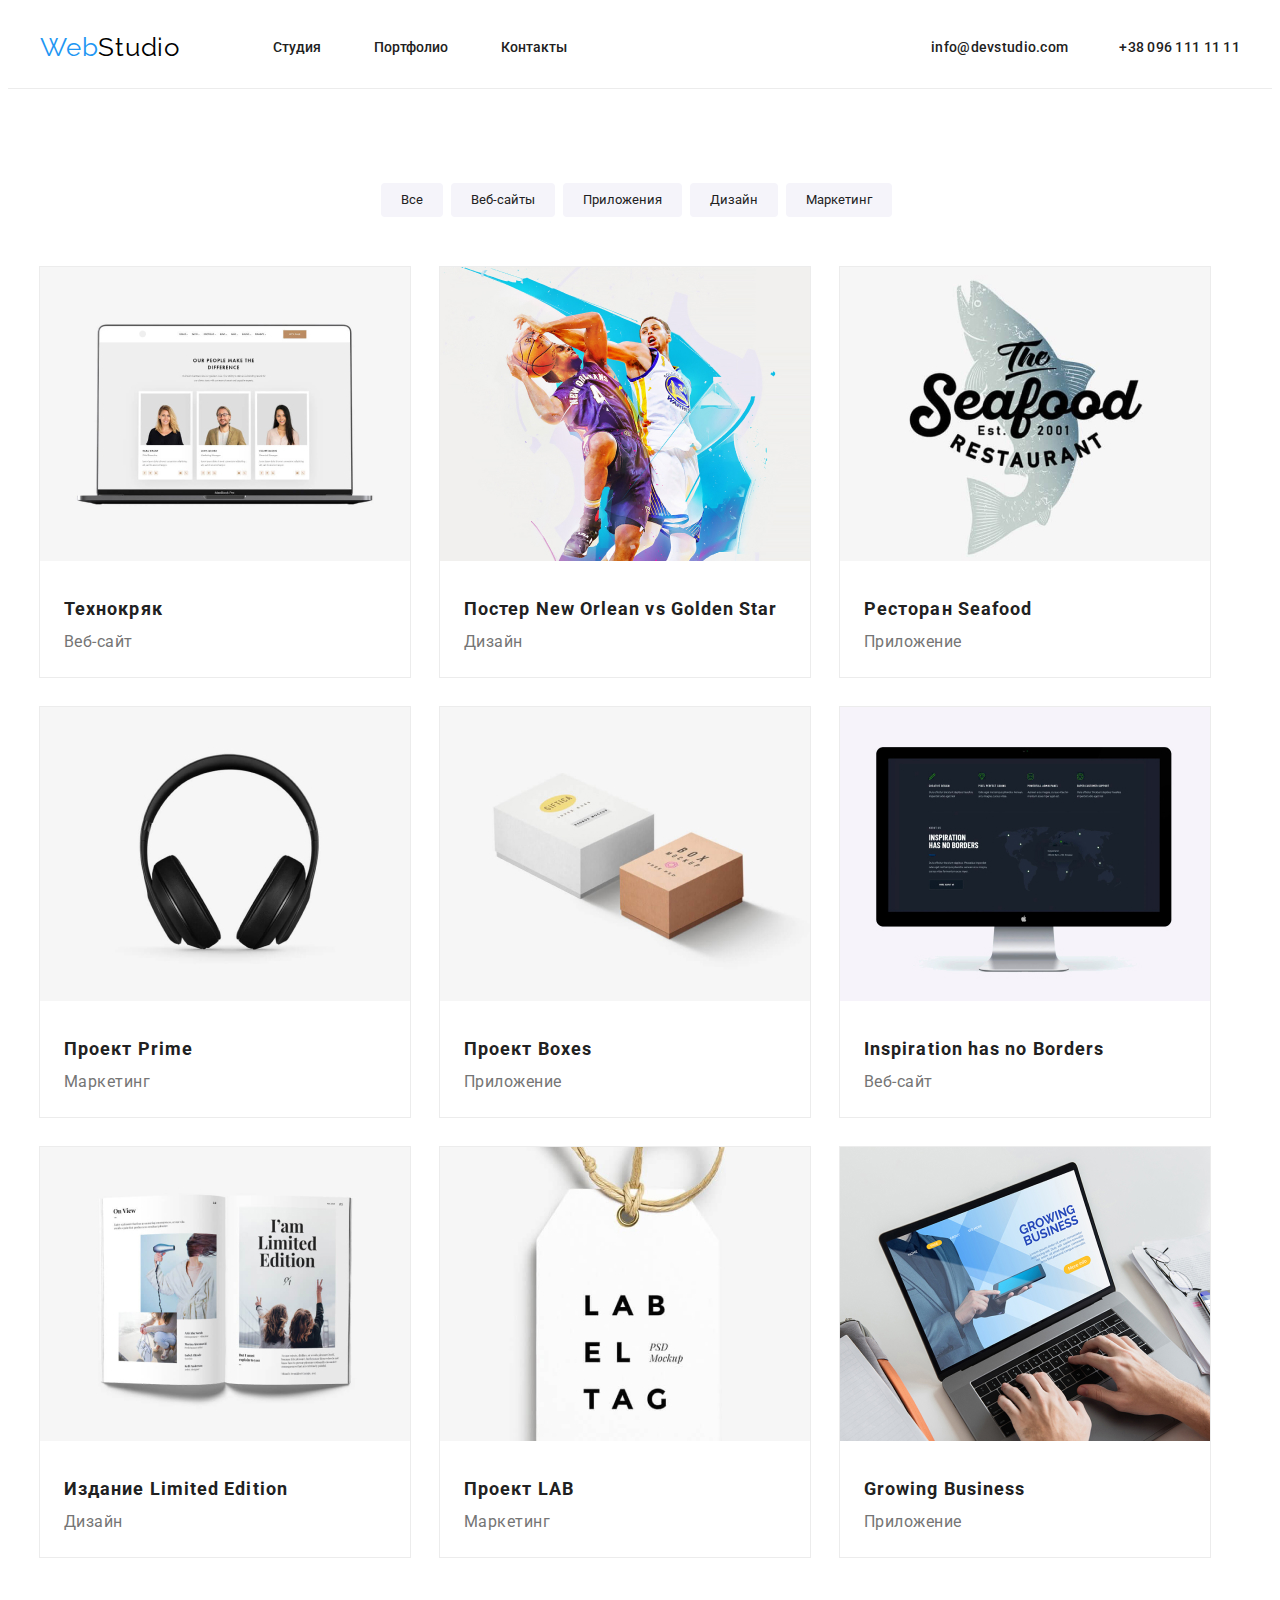
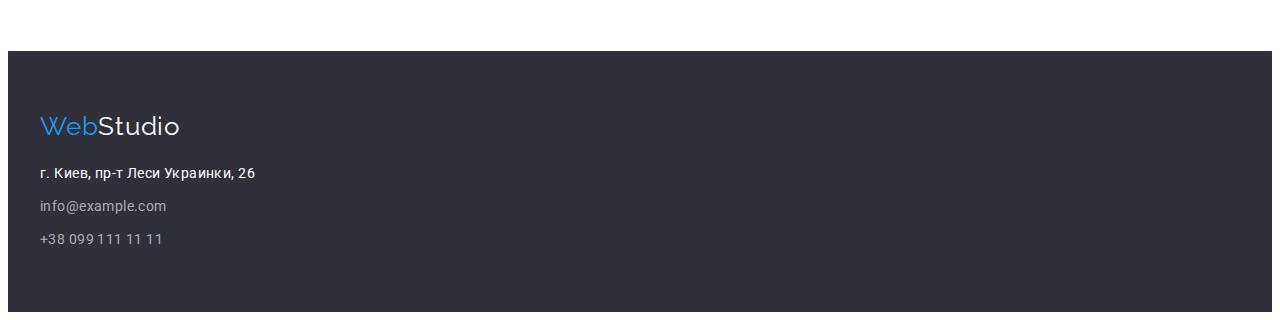
==== commit e9da9ca3: "ДЗ #3 внесены финальные правки" ====
--- a/portfolio.html
+++ b/portfolio.html
@@ -10,7 +10,6 @@
       href="https://fonts.googleapis.com/css2?family=Oleo+Script&family=Raleway:wght@700&family=Roboto:wght@400;500;700;900&display=swap"
       rel="stylesheet"
     />
-    <!-- <link href="https://cdnjs.com/libraries/modern-normalize/1.0.0" /> -->
     <link
       rel="stylesheet"
       href="https://cdnjs.cloudflare.com/ajax/libs/modern-normalize/1.0.0/modern-normalize.min.css"
--- a/CSS/styles.css
+++ b/CSS/styles.css
@@ -332,6 +332,10 @@
   text-decoration: none;
 }
 
+.footer-address-item:not(:last-child) {
+  margin-bottom: 9px;
+}
+
 .footer-address-list {
   margin-top: 20px;
 }
@@ -343,7 +347,7 @@
 .footer-contacts {
   font-style: normal;
   font-size: 14px;
-  line-height: 2;
+  line-height: 1.714;
   letter-spacing: 0.03em;
   color: rgba(255, 255, 255, 0.6);
   text-decoration: none;
